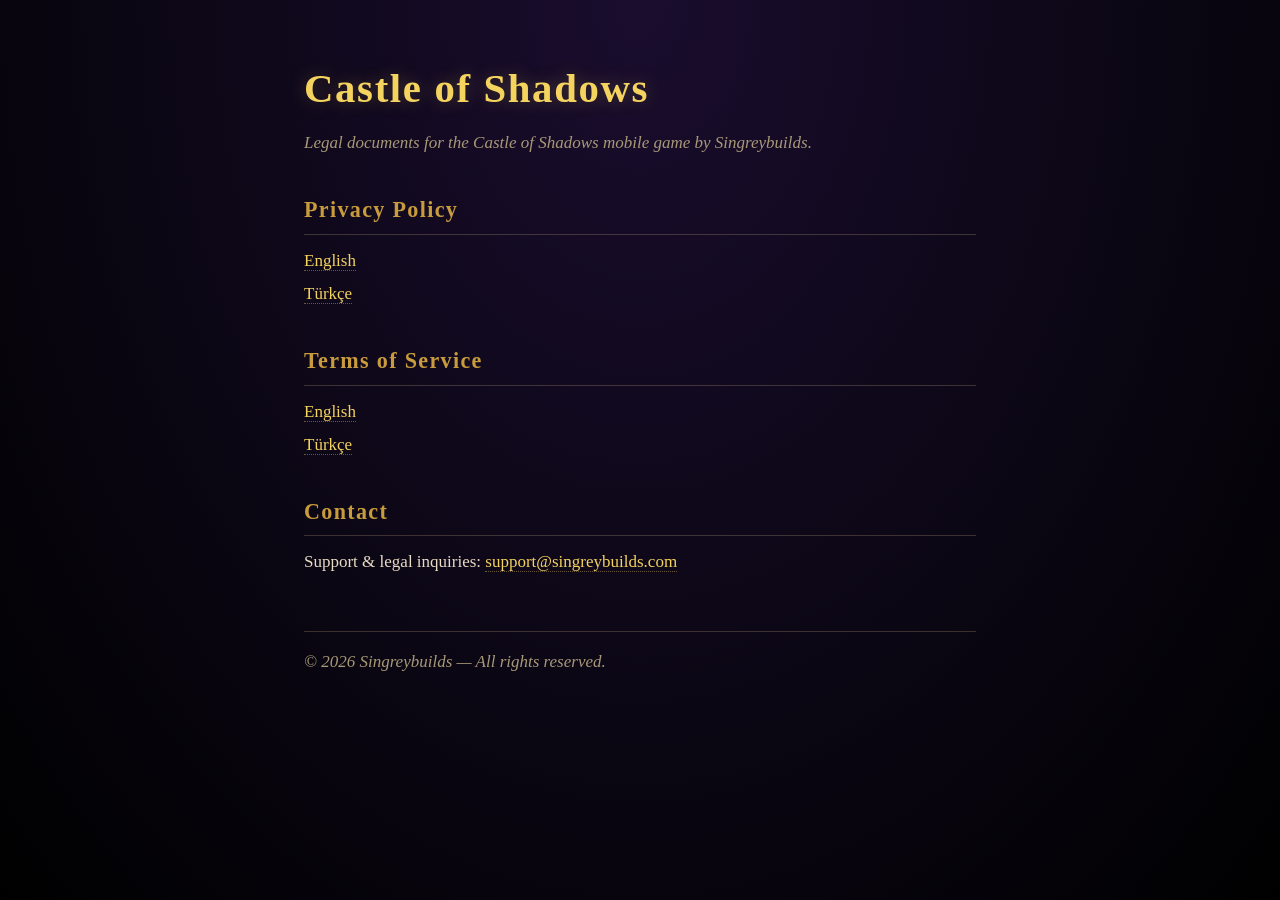
==== index.html @ 43985061 "Initial legal pages — privacy + terms (EN + TR) + landing GitHub Pages source for the Castle of Shad" ====
<!doctype html>
<html lang="en">
  <head>
    <meta charset="utf-8" />
    <meta name="viewport" content="width=device-width, initial-scale=1" />
    <meta name="theme-color" content="#0a0612" />
    <title>Castle of Shadows — Legal</title>
    <link rel="stylesheet" href="style.css" />
  </head>
  <body>
    <main>
      <h1>Castle of Shadows</h1>
      <p class="muted">Legal documents for the Castle of Shadows mobile game by Singreybuilds.</p>

      <section>
        <h2>Privacy Policy</h2>
        <ul>
          <li><a href="privacy.html">English</a></li>
          <li><a href="privacy-tr.html">Türkçe</a></li>
        </ul>
      </section>

      <section>
        <h2>Terms of Service</h2>
        <ul>
          <li><a href="terms.html">English</a></li>
          <li><a href="terms-tr.html">Türkçe</a></li>
        </ul>
      </section>

      <section>
        <h2>Contact</h2>
        <p>
          Support &amp; legal inquiries:
          <a href="mailto:support@singreybuilds.com">support@singreybuilds.com</a>
        </p>
      </section>

      <footer>
        <p class="muted">© 2026 Singreybuilds — All rights reserved.</p>
      </footer>
    </main>
  </body>
</html>
---- style.css ----
:root {
  color-scheme: dark;
  --bg: #0a0612;
  --surface: #15111d;
  --text: #e8dcc4;
  --muted: #a89878;
  --accent: #f4d35e;
  --accent-dim: #c89b3c;
  --border: rgba(201, 180, 137, 0.25);
}

* {
  box-sizing: border-box;
}

html,
body {
  margin: 0;
  padding: 0;
  background: radial-gradient(ellipse at top, #1a0d2e 0%, var(--bg) 60%, #000 100%);
  color: var(--text);
  font-family: 'Cormorant Garamond', Georgia, 'Times New Roman', serif;
  font-size: 17px;
  line-height: 1.6;
  min-height: 100vh;
}

main {
  max-width: 720px;
  margin: 0 auto;
  padding: 56px 24px 80px;
}

h1 {
  font-family: 'Cinzel', 'Trajan Pro', serif;
  font-weight: 900;
  font-size: 2.4rem;
  letter-spacing: 0.04em;
  color: var(--accent);
  margin: 0 0 8px;
  text-shadow: 0 0 18px rgba(244, 211, 94, 0.25);
}

h2 {
  font-family: 'Cinzel', serif;
  font-weight: 700;
  font-size: 1.3rem;
  letter-spacing: 0.06em;
  color: var(--accent-dim);
  margin: 36px 0 12px;
  padding-bottom: 6px;
  border-bottom: 1px solid var(--border);
}

h3 {
  font-family: 'Cinzel', serif;
  font-weight: 600;
  font-size: 1.05rem;
  letter-spacing: 0.04em;
  color: var(--text);
  margin: 24px 0 8px;
}

p,
ul,
ol {
  margin: 0 0 14px;
}

ul,
ol {
  padding-left: 22px;
}

li {
  margin: 4px 0;
}

a {
  color: var(--accent);
  text-decoration: none;
  border-bottom: 1px dotted rgba(244, 211, 94, 0.4);
}

a:hover {
  color: var(--text);
  border-bottom-color: var(--text);
}

.muted {
  color: var(--muted);
  font-style: italic;
}

.last-updated {
  display: inline-block;
  color: var(--muted);
  font-size: 0.85rem;
  font-style: italic;
  margin-bottom: 24px;
  padding: 4px 10px;
  border: 1px solid var(--border);
  border-radius: 3px;
}

.lang-switch {
  margin: 0 0 32px;
  font-size: 0.9rem;
  color: var(--muted);
}

.lang-switch a {
  color: var(--muted);
  border-bottom-color: rgba(168, 152, 120, 0.35);
}

footer {
  margin-top: 56px;
  padding-top: 16px;
  border-top: 1px solid var(--border);
}

section {
  margin-top: 28px;
}

section ul {
  list-style: none;
  padding: 0;
}

section ul li {
  margin: 6px 0;
}
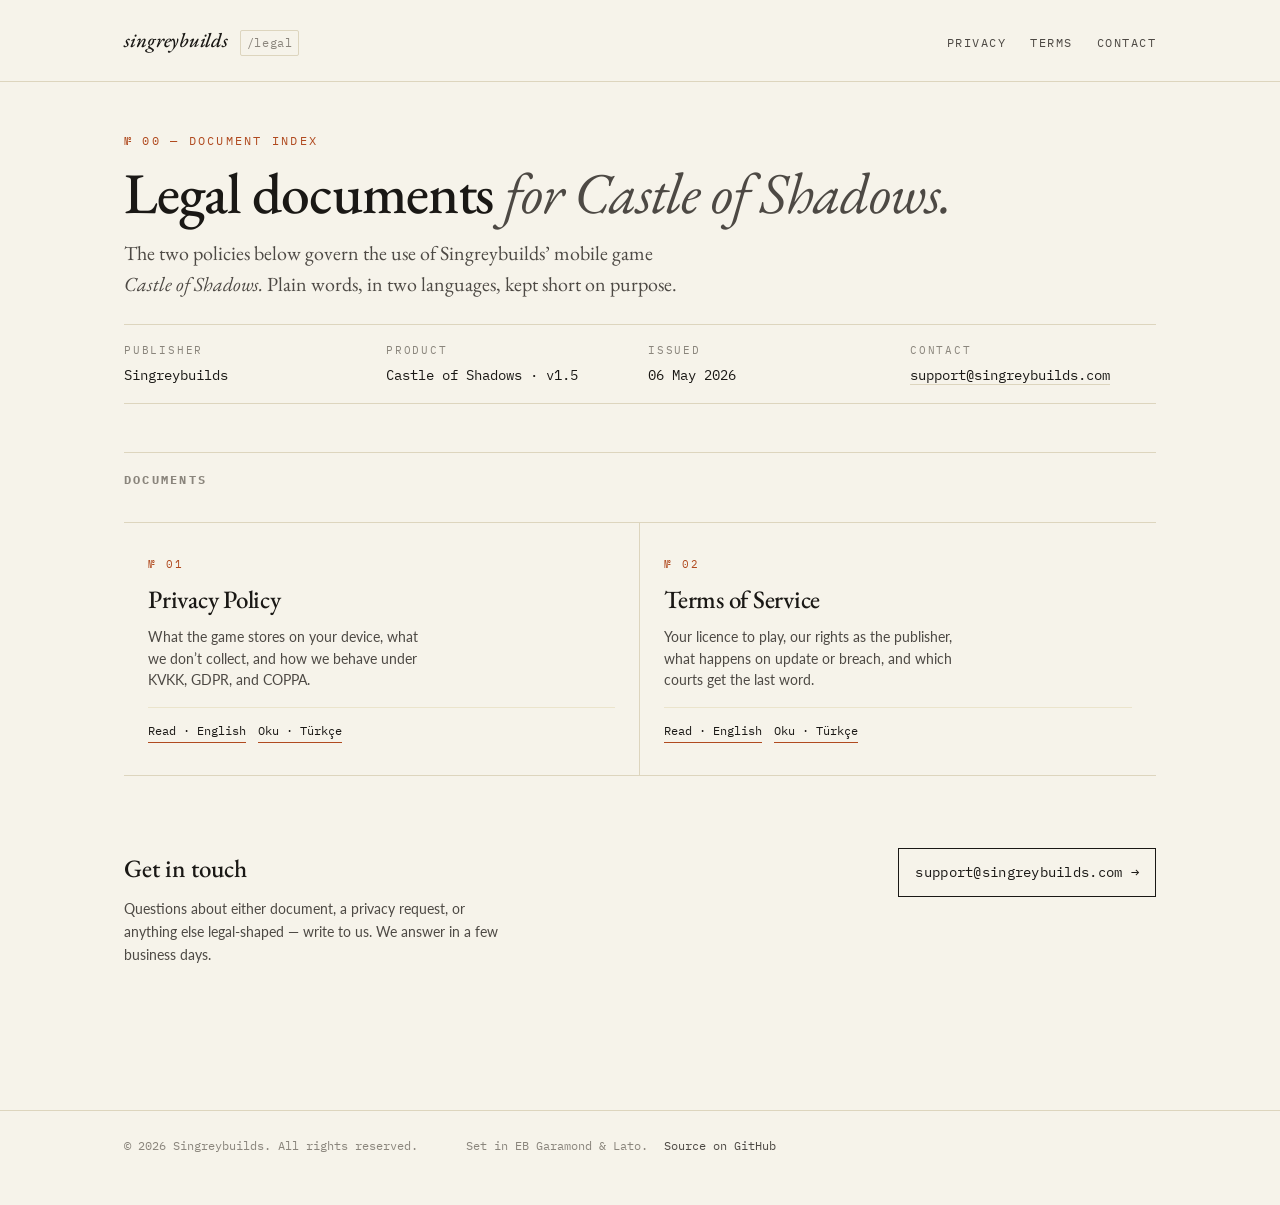
==== commit 339c8be7: "Redesign — editorial Swiss-style typography over the AI-template fantasy aesthetic The first cut lea" ====
--- a/index.html
+++ b/index.html
@@ -3,42 +3,114 @@
   <head>
     <meta charset="utf-8" />
     <meta name="viewport" content="width=device-width, initial-scale=1" />
-    <meta name="theme-color" content="#0a0612" />
-    <title>Castle of Shadows — Legal</title>
+    <meta name="theme-color" content="#f6f3ea" />
+    <title>Singreybuilds — Legal · Castle of Shadows</title>
+    <meta
+      name="description"
+      content="Privacy Policy and Terms of Service for the Castle of Shadows mobile game by Singreybuilds."
+    />
     <link rel="stylesheet" href="style.css" />
   </head>
   <body>
-    <main>
-      <h1>Castle of Shadows</h1>
-      <p class="muted">Legal documents for the Castle of Shadows mobile game by Singreybuilds.</p>
+    <a class="skip-link" href="#main">Skip to content</a>
 
-      <section>
-        <h2>Privacy Policy</h2>
-        <ul>
-          <li><a href="privacy.html">English</a></li>
-          <li><a href="privacy-tr.html">Türkçe</a></li>
-        </ul>
+    <header class="masthead">
+      <div class="page">
+        <a class="brand" href="index.html">
+          <span class="mark">singreybuilds</span>
+          <span class="slash">/legal</span>
+        </a>
+        <nav aria-label="Document index">
+          <ul class="site-nav">
+            <li><a href="privacy.html">Privacy</a></li>
+            <li><a href="terms.html">Terms</a></li>
+            <li><a href="mailto:support@singreybuilds.com">Contact</a></li>
+          </ul>
+        </nav>
+      </div>
+    </header>
+
+    <main id="main" class="page">
+      <section class="intro">
+        <span class="eyebrow">№ 00 — Document index</span>
+        <h1 class="display">Legal documents <em>for Castle of Shadows.</em></h1>
+        <p class="lede">
+          The two policies below govern the use of Singreybuilds&rsquo; mobile game
+          <em>Castle of Shadows.</em> Plain words, in two languages, kept
+          short on purpose.
+        </p>
+        <dl class="meta-bar">
+          <div>
+            <dt>Publisher</dt>
+            <dd>Singreybuilds</dd>
+          </div>
+          <div>
+            <dt>Product</dt>
+            <dd>Castle of Shadows · v1.5</dd>
+          </div>
+          <div>
+            <dt>Issued</dt>
+            <dd>06 May 2026</dd>
+          </div>
+          <div>
+            <dt>Contact</dt>
+            <dd><a href="mailto:support@singreybuilds.com">support@singreybuilds.com</a></dd>
+          </div>
+        </dl>
       </section>
 
-      <section>
-        <h2>Terms of Service</h2>
-        <ul>
-          <li><a href="terms.html">English</a></li>
-          <li><a href="terms-tr.html">Türkçe</a></li>
-        </ul>
+      <h2 class="section-hed">Documents</h2>
+      <div class="docs-grid">
+        <article class="doc-card">
+          <span class="card-num">№ 01</span>
+          <h3>Privacy Policy</h3>
+          <p class="card-desc">
+            What the game stores on your device, what we don&rsquo;t collect,
+            and how we behave under KVKK, GDPR, and COPPA.
+          </p>
+          <div class="langs">
+            <a class="lang-link" href="privacy.html">Read · English</a>
+            <a class="lang-link" href="privacy-tr.html">Oku · Türkçe</a>
+          </div>
+        </article>
+        <article class="doc-card">
+          <span class="card-num">№ 02</span>
+          <h3>Terms of Service</h3>
+          <p class="card-desc">
+            Your licence to play, our rights as the publisher, what happens
+            on update or breach, and which courts get the last word.
+          </p>
+          <div class="langs">
+            <a class="lang-link" href="terms.html">Read · English</a>
+            <a class="lang-link" href="terms-tr.html">Oku · Türkçe</a>
+          </div>
+        </article>
+      </div>
+
+      <section class="contact-block">
+        <div class="row">
+          <h3>Get in touch</h3>
+          <p>
+            Questions about either document, a privacy request, or anything
+            else legal-shaped — write to us. We answer in a few business days.
+          </p>
+        </div>
+        <a class="email" href="mailto:support@singreybuilds.com">
+          support@singreybuilds.com →
+        </a>
       </section>
+    </main>
 
-      <section>
-        <h2>Contact</h2>
-        <p>
-          Support &amp; legal inquiries:
-          <a href="mailto:support@singreybuilds.com">support@singreybuilds.com</a>
-        </p>
-      </section>
-
-      <footer>
-        <p class="muted">© 2026 Singreybuilds — All rights reserved.</p>
-      </footer>
-    </main>
+    <footer class="colophon">
+      <div class="page">
+        <span>&copy; 2026 Singreybuilds. All rights reserved.</span>
+        <div class="colophon-meta">
+          <span>Set in EB Garamond &amp; Lato.</span>
+          <a href="https://github.com/SingreyG/castleofshadows-legal" target="_blank" rel="noopener"
+            >Source on GitHub</a
+          >
+        </div>
+      </div>
+    </footer>
   </body>
 </html>
--- a/style.css
+++ b/style.css
@@ -1,134 +1,626 @@
+/* Singreybuilds — Legal documents stylesheet
+ * Editorial Swiss minimalism. Light warm ground, EB Garamond display,
+ * Lato body, IBM Plex Mono for legal-meta marginalia. Two-column reader
+ * layout on desktop, stacked single column on mobile.
+ *
+ * Design lineage: GOV.UK, Stripe legal, the Economist masthead — typed
+ * not styled, hierarchy not gradient.
+ */
+
+@import url('https://fonts.googleapis.com/css2?family=EB+Garamond:ital,wght@0,400;0,500;0,600;1,400;1,500&family=IBM+Plex+Mono:wght@400;500&family=Lato:wght@300;400;700&display=swap');
+
 :root {
-  color-scheme: dark;
-  --bg: #0a0612;
-  --surface: #15111d;
-  --text: #e8dcc4;
-  --muted: #a89878;
-  --accent: #f4d35e;
-  --accent-dim: #c89b3c;
-  --border: rgba(201, 180, 137, 0.25);
+  /* Palette — warm off-white ground, deep ink, burnt sienna accent.
+   * Deliberately not pure white (avoids the corporate AI default), and
+   * deliberately not the game's gothic dark — this is the studio surface. */
+  --bg: #f6f3ea;
+  --bg-card: #fbf8ee;
+  --ink: #1a1815;
+  --ink-soft: #4d4944;
+  --ink-muted: #8a857c;
+  --rule: #ddd5be;
+  --rule-soft: #ebe4cc;
+  --accent: #b04a1f;
+  --accent-strong: #8e3812;
+  --highlight: #fff4d9;
+
+  /* Type scale — moderate ratio for editorial reading */
+  --fs-tiny: 0.7rem;
+  --fs-mono: 0.78rem;
+  --fs-small: 0.875rem;
+  --fs-base: 1.0625rem;
+  --fs-md: 1.25rem;
+  --fs-lg: 1.5625rem;
+  --fs-xl: 2rem;
+  --fs-display: clamp(2.4rem, 5.4vw + 1rem, 3.6rem);
+
+  /* Spacing scale */
+  --sp-1: 4px;
+  --sp-2: 8px;
+  --sp-3: 12px;
+  --sp-4: 16px;
+  --sp-5: 24px;
+  --sp-6: 32px;
+  --sp-7: 48px;
+  --sp-8: 64px;
+  --sp-9: 96px;
+
+  --rule-line: 1px solid var(--rule);
 }
 
 * {
   box-sizing: border-box;
 }
 
-html,
+html {
+  font-size: 16px;
+  -webkit-text-size-adjust: 100%;
+}
+
 body {
   margin: 0;
+  background: var(--bg);
+  color: var(--ink);
+  font-family: 'Lato', system-ui, -apple-system, BlinkMacSystemFont, sans-serif;
+  font-size: var(--fs-base);
+  line-height: 1.65;
+  font-weight: 400;
+  -webkit-font-smoothing: antialiased;
+  text-rendering: optimizeLegibility;
+}
+
+::selection {
+  background: var(--ink);
+  color: var(--bg);
+}
+
+a {
+  color: inherit;
+}
+
+/* ---------- LAYOUT ----------------------------------------------------- */
+
+.page {
+  max-width: 1080px;
+  margin: 0 auto;
+  padding: 0 var(--sp-5);
+}
+
+.skip-link {
+  position: absolute;
+  left: var(--sp-4);
+  top: -48px;
+  background: var(--ink);
+  color: var(--bg);
+  padding: var(--sp-2) var(--sp-4);
+  font-family: 'IBM Plex Mono', monospace;
+  font-size: var(--fs-small);
+  text-decoration: none;
+  z-index: 50;
+}
+.skip-link:focus {
+  top: var(--sp-3);
+}
+
+/* ---------- MASTHEAD --------------------------------------------------- */
+
+.masthead {
+  border-bottom: var(--rule-line);
+  padding: var(--sp-5) 0;
+  margin-bottom: var(--sp-7);
+}
+
+.masthead .page {
+  display: flex;
+  align-items: baseline;
+  justify-content: space-between;
+  gap: var(--sp-5);
+  flex-wrap: wrap;
+}
+
+.brand {
+  display: inline-flex;
+  align-items: baseline;
+  gap: var(--sp-3);
+  text-decoration: none;
+  color: var(--ink);
+  font-family: 'EB Garamond', serif;
+  font-weight: 500;
+  font-size: var(--fs-md);
+  letter-spacing: -0.005em;
+}
+.brand .mark {
+  font-style: italic;
+}
+.brand .slash {
+  font-family: 'IBM Plex Mono', monospace;
+  font-size: var(--fs-mono);
+  font-weight: 400;
+  letter-spacing: 0.05em;
+  color: var(--ink-muted);
+  border: 1px solid var(--rule);
+  padding: 1px 6px 2px;
+  border-radius: 2px;
+}
+
+.site-nav {
+  display: flex;
+  gap: var(--sp-5);
+  list-style: none;
+  margin: 0;
   padding: 0;
-  background: radial-gradient(ellipse at top, #1a0d2e 0%, var(--bg) 60%, #000 100%);
-  color: var(--text);
-  font-family: 'Cormorant Garamond', Georgia, 'Times New Roman', serif;
-  font-size: 17px;
-  line-height: 1.6;
-  min-height: 100vh;
-}
-
-main {
-  max-width: 720px;
-  margin: 0 auto;
-  padding: 56px 24px 80px;
-}
-
-h1 {
-  font-family: 'Cinzel', 'Trajan Pro', serif;
-  font-weight: 900;
-  font-size: 2.4rem;
+  font-family: 'IBM Plex Mono', monospace;
+  font-size: var(--fs-mono);
+  text-transform: uppercase;
+  letter-spacing: 0.12em;
+}
+.site-nav a {
+  text-decoration: none;
+  color: var(--ink-soft);
+  padding-bottom: 2px;
+  border-bottom: 1px solid transparent;
+  transition: color 180ms ease, border-color 180ms ease;
+}
+.site-nav a:hover,
+.site-nav a[aria-current='page'] {
+  color: var(--accent);
+  border-bottom-color: var(--accent);
+}
+
+/* ---------- INTRO BLOCK ------------------------------------------------ */
+
+.intro {
+  margin-bottom: var(--sp-6);
+}
+
+.eyebrow {
+  display: block;
+  font-family: 'IBM Plex Mono', monospace;
+  font-size: var(--fs-mono);
+  text-transform: uppercase;
+  letter-spacing: 0.18em;
+  color: var(--accent);
+  margin: 0 0 var(--sp-3);
+}
+
+h1.display {
+  font-family: 'EB Garamond', serif;
+  font-weight: 500;
+  font-size: var(--fs-display);
+  line-height: 1.04;
+  letter-spacing: -0.018em;
+  color: var(--ink);
+  margin: 0 0 var(--sp-4);
+}
+h1.display em {
+  font-style: italic;
+  font-weight: 400;
+  color: var(--ink-soft);
+}
+
+.lede {
+  font-family: 'EB Garamond', serif;
+  font-weight: 400;
+  font-size: var(--fs-md);
+  line-height: 1.55;
+  color: var(--ink-soft);
+  max-width: 56ch;
+  margin: 0 0 var(--sp-5);
+}
+
+/* Meta strip — formal "this document" stamp */
+.meta-bar {
+  display: grid;
+  grid-template-columns: repeat(auto-fit, minmax(170px, 1fr));
+  gap: var(--sp-4);
+  font-family: 'IBM Plex Mono', monospace;
+  font-size: var(--fs-mono);
+  border-top: var(--rule-line);
+  border-bottom: var(--rule-line);
+  padding: var(--sp-4) 0;
+}
+.meta-bar dt {
+  display: block;
+  text-transform: uppercase;
+  letter-spacing: 0.16em;
+  color: var(--ink-muted);
+  font-size: var(--fs-tiny);
+  margin-bottom: var(--sp-1);
+}
+.meta-bar dd {
+  margin: 0;
+  color: var(--ink);
+  font-size: var(--fs-small);
+}
+.meta-bar a {
+  color: var(--ink);
+  text-decoration: none;
+  border-bottom: 1px solid var(--rule);
+}
+.meta-bar a:hover {
+  color: var(--accent);
+  border-bottom-color: var(--accent);
+}
+
+/* ---------- TWO-COLUMN BODY ------------------------------------------- */
+
+.reader {
+  display: grid;
+  grid-template-columns: 220px 1fr;
+  gap: var(--sp-7);
+  margin-top: var(--sp-7);
+}
+@media (max-width: 880px) {
+  .reader {
+    grid-template-columns: 1fr;
+    gap: var(--sp-5);
+  }
+}
+
+/* TOC — sticky aside on desktop, inline strip on mobile */
+.toc {
+  position: sticky;
+  top: var(--sp-5);
+  align-self: start;
+  font-family: 'IBM Plex Mono', monospace;
+  font-size: var(--fs-mono);
+  border-left: var(--rule-line);
+  padding-left: var(--sp-4);
+}
+@media (max-width: 880px) {
+  .toc {
+    position: static;
+    border-left: none;
+    border-top: var(--rule-line);
+    border-bottom: var(--rule-line);
+    padding: var(--sp-4) 0;
+  }
+}
+.toc-label {
+  display: block;
+  font-size: var(--fs-tiny);
+  text-transform: uppercase;
+  letter-spacing: 0.16em;
+  color: var(--ink-muted);
+  margin-bottom: var(--sp-3);
+}
+.toc ol {
+  list-style: none;
+  margin: 0;
+  padding: 0;
+  counter-reset: section;
+}
+.toc li {
+  counter-increment: section;
+  padding: 3px 0;
+  display: flex;
+  gap: var(--sp-3);
+  align-items: baseline;
+}
+.toc li::before {
+  content: counter(section, decimal-leading-zero);
+  flex-shrink: 0;
+  color: var(--ink-muted);
+  font-size: var(--fs-tiny);
+  letter-spacing: 0.05em;
+  width: 1.6em;
+}
+.toc a {
+  text-decoration: none;
+  color: var(--ink-soft);
+  line-height: 1.45;
+  transition: color 180ms ease;
+}
+.toc a:hover {
+  color: var(--accent);
+}
+
+/* CONTENT — main reading column */
+.content {
+  min-width: 0;
+}
+
+.content h2 {
+  font-family: 'EB Garamond', serif;
+  font-weight: 500;
+  font-size: var(--fs-xl);
+  line-height: 1.2;
+  letter-spacing: -0.01em;
+  color: var(--ink);
+  margin: var(--sp-7) 0 var(--sp-3);
+  padding-top: var(--sp-5);
+  border-top: var(--rule-line);
+  display: flex;
+  align-items: baseline;
+  gap: var(--sp-4);
+}
+.content h2:first-of-type {
+  margin-top: 0;
+  padding-top: 0;
+  border-top: none;
+}
+.content h2 .num {
+  font-family: 'IBM Plex Mono', monospace;
+  font-weight: 400;
+  font-size: 0.78rem;
+  letter-spacing: 0.06em;
+  color: var(--accent);
+  flex-shrink: 0;
+  padding-top: 0.25em;
+}
+
+.content p,
+.content ul,
+.content ol {
+  max-width: 64ch;
+  margin: 0 0 var(--sp-4);
+}
+.content ul,
+.content ol {
+  padding-left: var(--sp-5);
+}
+.content li {
+  margin: var(--sp-2) 0;
+}
+.content a {
+  color: var(--ink);
+  text-decoration: none;
+  border-bottom: 1px solid var(--accent);
+  padding-bottom: 1px;
+  transition: color 180ms ease, background 180ms ease;
+}
+.content a:hover {
+  color: var(--accent);
+  background: var(--highlight);
+}
+.content code {
+  font-family: 'IBM Plex Mono', monospace;
+  font-size: 0.92em;
+  background: var(--highlight);
+  border: 1px solid var(--rule-soft);
+  padding: 0.05em 0.4em;
+  border-radius: 2px;
+}
+.content em {
+  font-style: italic;
+}
+.content strong {
+  font-weight: 700;
+}
+
+/* Lang switch above title */
+.lang-switch {
+  font-family: 'IBM Plex Mono', monospace;
+  font-size: var(--fs-mono);
+  color: var(--ink-muted);
+  margin: 0 0 var(--sp-5);
   letter-spacing: 0.04em;
-  color: var(--accent);
-  margin: 0 0 8px;
-  text-shadow: 0 0 18px rgba(244, 211, 94, 0.25);
-}
-
-h2 {
-  font-family: 'Cinzel', serif;
-  font-weight: 700;
-  font-size: 1.3rem;
-  letter-spacing: 0.06em;
-  color: var(--accent-dim);
-  margin: 36px 0 12px;
-  padding-bottom: 6px;
-  border-bottom: 1px solid var(--border);
-}
-
-h3 {
-  font-family: 'Cinzel', serif;
-  font-weight: 600;
-  font-size: 1.05rem;
-  letter-spacing: 0.04em;
-  color: var(--text);
-  margin: 24px 0 8px;
-}
-
-p,
-ul,
-ol {
-  margin: 0 0 14px;
-}
-
-ul,
-ol {
-  padding-left: 22px;
-}
-
-li {
-  margin: 4px 0;
-}
-
-a {
-  color: var(--accent);
-  text-decoration: none;
-  border-bottom: 1px dotted rgba(244, 211, 94, 0.4);
-}
-
-a:hover {
-  color: var(--text);
-  border-bottom-color: var(--text);
-}
-
-.muted {
-  color: var(--muted);
-  font-style: italic;
-}
-
-.last-updated {
+}
+.lang-switch a {
+  color: var(--ink);
+  text-decoration: none;
+  border-bottom: 1px solid var(--rule);
+  padding-bottom: 1px;
+}
+.lang-switch a:hover {
+  color: var(--accent);
+  border-bottom-color: var(--accent);
+}
+
+/* ---------- INDEX-PAGE BLOCKS ----------------------------------------- */
+
+.docs-grid {
+  display: grid;
+  grid-template-columns: 1fr 1fr;
+  gap: 0;
+  margin: var(--sp-6) 0 var(--sp-7);
+  border-top: var(--rule-line);
+  border-bottom: var(--rule-line);
+}
+@media (max-width: 720px) {
+  .docs-grid {
+    grid-template-columns: 1fr;
+  }
+}
+
+.doc-card {
+  display: flex;
+  flex-direction: column;
+  padding: var(--sp-6) var(--sp-5);
+  border-right: var(--rule-line);
+  background: transparent;
+  text-decoration: none;
+  color: inherit;
+  position: relative;
+  transition: background 180ms ease;
+}
+.doc-card:last-child {
+  border-right: none;
+}
+@media (max-width: 720px) {
+  .doc-card {
+    border-right: none;
+    border-bottom: var(--rule-line);
+  }
+  .doc-card:last-child {
+    border-bottom: none;
+  }
+}
+.doc-card:hover {
+  background: var(--bg-card);
+}
+
+.doc-card .card-num {
+  font-family: 'IBM Plex Mono', monospace;
+  font-size: var(--fs-tiny);
+  text-transform: uppercase;
+  letter-spacing: 0.18em;
+  color: var(--accent);
+  margin-bottom: var(--sp-3);
+}
+.doc-card h3 {
+  font-family: 'EB Garamond', serif;
+  font-weight: 500;
+  font-size: var(--fs-lg);
+  line-height: 1.15;
+  letter-spacing: -0.01em;
+  color: var(--ink);
+  margin: 0 0 var(--sp-3);
+}
+.doc-card .card-desc {
+  font-size: var(--fs-small);
+  color: var(--ink-soft);
+  line-height: 1.55;
+  margin: 0 0 var(--sp-4);
+  max-width: 36ch;
+}
+.doc-card .langs {
+  display: flex;
+  gap: var(--sp-3);
+  font-family: 'IBM Plex Mono', monospace;
+  font-size: var(--fs-mono);
+  margin-top: auto;
+  padding-top: var(--sp-3);
+  border-top: 1px solid var(--rule-soft);
+  flex-wrap: wrap;
+}
+.doc-card .lang-link {
+  color: var(--ink);
+  text-decoration: none;
+  border-bottom: 1px solid var(--accent);
+  padding-bottom: 1px;
+  transition: background 180ms ease;
+}
+.doc-card .lang-link:hover {
+  background: var(--highlight);
+}
+
+.section-hed {
+  font-family: 'IBM Plex Mono', monospace;
+  font-size: var(--fs-mono);
+  text-transform: uppercase;
+  letter-spacing: 0.18em;
+  color: var(--ink-muted);
+  margin: var(--sp-7) 0 var(--sp-3);
+  padding-top: var(--sp-4);
+  border-top: var(--rule-line);
+}
+
+.contact-block {
+  display: flex;
+  justify-content: space-between;
+  align-items: baseline;
+  gap: var(--sp-5);
+  flex-wrap: wrap;
+  padding: var(--sp-5) 0 var(--sp-7);
+}
+.contact-block .row {
+  max-width: 38ch;
+}
+.contact-block h3 {
+  font-family: 'EB Garamond', serif;
+  font-weight: 500;
+  font-size: var(--fs-lg);
+  margin: 0 0 var(--sp-2);
+}
+.contact-block p {
+  margin: 0;
+  font-size: var(--fs-small);
+  color: var(--ink-soft);
+}
+.contact-block .email {
   display: inline-block;
-  color: var(--muted);
-  font-size: 0.85rem;
-  font-style: italic;
-  margin-bottom: 24px;
-  padding: 4px 10px;
-  border: 1px solid var(--border);
-  border-radius: 3px;
-}
-
-.lang-switch {
-  margin: 0 0 32px;
-  font-size: 0.9rem;
-  color: var(--muted);
-}
-
-.lang-switch a {
-  color: var(--muted);
-  border-bottom-color: rgba(168, 152, 120, 0.35);
-}
-
-footer {
-  margin-top: 56px;
-  padding-top: 16px;
-  border-top: 1px solid var(--border);
-}
-
-section {
-  margin-top: 28px;
-}
-
-section ul {
-  list-style: none;
-  padding: 0;
-}
-
-section ul li {
-  margin: 6px 0;
-}
+  font-family: 'IBM Plex Mono', monospace;
+  font-size: var(--fs-small);
+  color: var(--ink);
+  text-decoration: none;
+  padding: var(--sp-3) var(--sp-4);
+  border: 1px solid var(--ink);
+  background: transparent;
+  letter-spacing: 0.02em;
+  transition: background 180ms ease, color 180ms ease;
+}
+.contact-block .email:hover {
+  background: var(--ink);
+  color: var(--bg);
+}
+
+/* ---------- COLOPHON / FOOTER ---------------------------------------- */
+
+.colophon {
+  border-top: var(--rule-line);
+  margin-top: var(--sp-9);
+  padding: var(--sp-5) 0 var(--sp-7);
+  font-family: 'IBM Plex Mono', monospace;
+  font-size: var(--fs-mono);
+  color: var(--ink-muted);
+}
+.colophon .page {
+  display: flex;
+  flex-wrap: wrap;
+  gap: var(--sp-5) var(--sp-7);
+  align-items: baseline;
+}
+.colophon .colophon-meta {
+  display: flex;
+  gap: var(--sp-4);
+  flex-wrap: wrap;
+}
+.colophon a {
+  color: var(--ink-soft);
+  text-decoration: none;
+  border-bottom: 1px solid transparent;
+}
+.colophon a:hover {
+  color: var(--accent);
+  border-bottom-color: var(--accent);
+}
+.colophon .back {
+  margin-left: auto;
+}
+
+/* ---------- ACCESSIBILITY UTILITIES ---------------------------------- */
+
+a:focus-visible,
+button:focus-visible {
+  outline: 2px solid var(--accent);
+  outline-offset: 3px;
+  border-radius: 1px;
+}
+
+@media (prefers-reduced-motion: reduce) {
+  * {
+    transition: none !important;
+    animation: none !important;
+  }
+}
+
+/* ---------- PRINT ----------------------------------------------------- */
+
+@media print {
+  body {
+    background: white;
+    color: black;
+    font-size: 11pt;
+  }
+  .masthead .site-nav,
+  .toc,
+  .lang-switch,
+  .colophon,
+  .skip-link {
+    display: none;
+  }
+  .reader {
+    display: block;
+  }
+  .meta-bar {
+    border-color: black;
+  }
+  a {
+    color: black;
+    border-bottom: none;
+  }
+  .content h2 {
+    page-break-after: avoid;
+  }
+}
